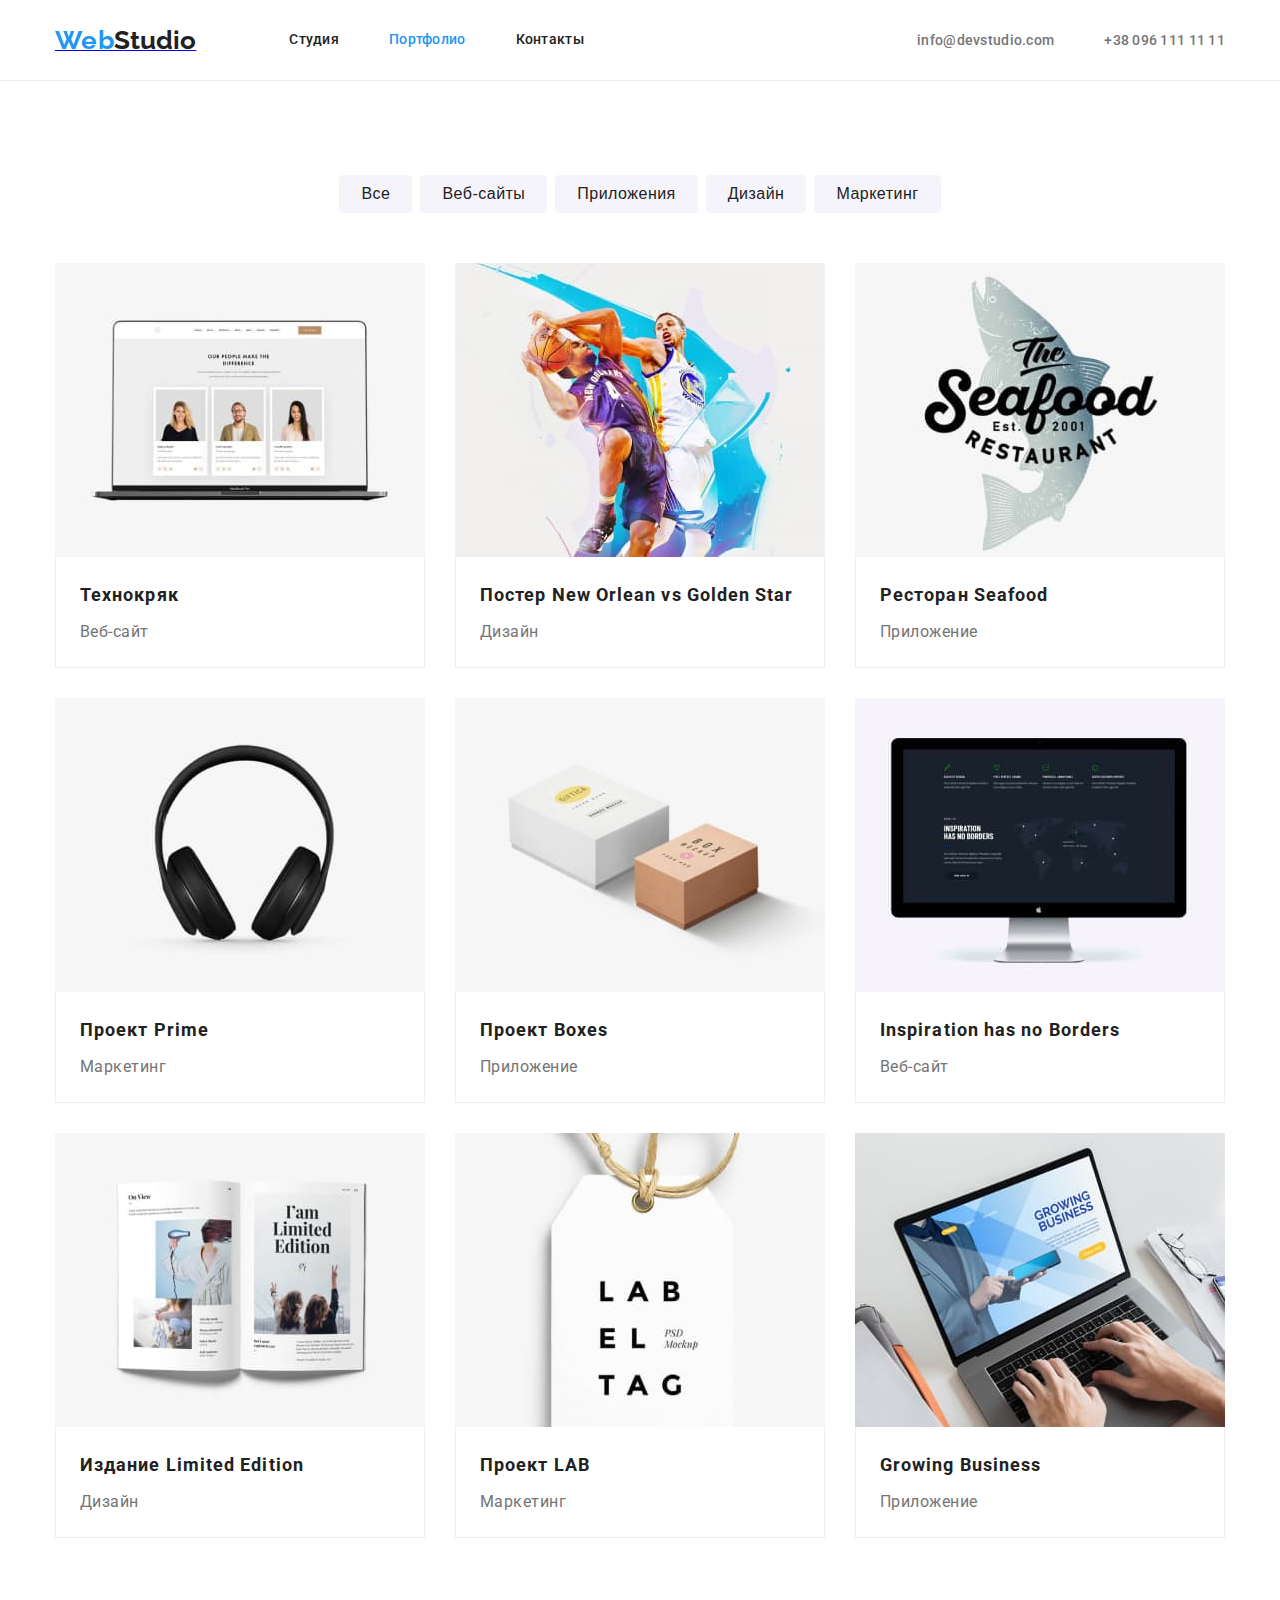
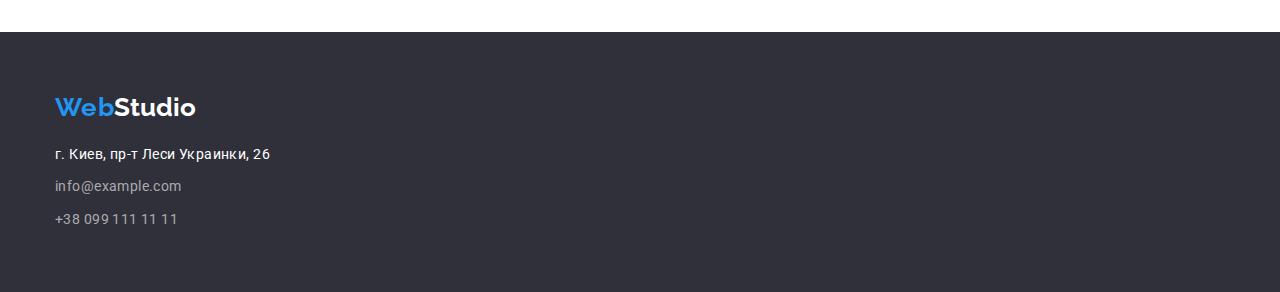
==== portfolio.html @ 7417108a "sprite на странице студия" ====
<!DOCTYPE html>
<html lang="en">
<head>
    <meta charset="UTF-8">
    <meta http-equiv="X-UA-Compatible" content="IE=edge">
    <meta name="viewport" content="width=device-width, initial-scale=1.0">
    <title>WebStudio</title>
    <link rel="preconnect" href="https://fonts.gstatic.com">
    <link
        href="https://fonts.googleapis.com/css2?family=Raleway:wght@700;900&family=Roboto:wght@400;500;700;900&display=swap"
        rel="stylesheet">
        <link rel="stylesheet" href="node_modules/modern-normalize/modern-normalize.css">
    <link rel="stylesheet" href="./css/styles.css">
</head>
<body>
<header class="header">
    <div class="container main-header">
        <a class="header-link" href="./index.html"><span class="header-link-logo-start">Web</span><span
                class="header-link-logo-end">Studio</span> </a>
        <nav class="navigation">
            <ul class="menu-page list">
                <li class="menu-item">
                    <a class="menu-link link" href="./index.html">Студия</a>
                </li>
                <li class="menu-item">
                    <a class="menu-link current link" href="./portfolio.html">Портфолио</a>
                </li>
                <li class="menu-item">
                    <a class="menu-link link" href="#">Контакты</a>
                </li>
            </ul>
        </nav>
        <ul class="menu-contacts list">
            <li class="menu-item">
                <a class="mail-link link" href="mailto:info@devstudio.com">info@devstudio.com</a>
            </li>
            <li class="menu-item">
                <a class="tel-link link" href="tel:+380961111111">+38 096 111 11 11</a>
            </li>
        </ul>
    </div>  
</header>
<main>
    <section class="section-projeсts section">
        <h2 class="visually-hidden">Фильтр списка проектов</h2>
        <ul class="list-btn">
            <li class="item">
                <button class="list-btn-item" type="button">Все</button>
            </li>
            <li class="item">
                <button class="list-btn-item" type="button">Веб-сайты</button>
            </li>
            <li class="item">
                <button class="list-btn-item" type="button">Приложения</button>
            </li>
            <li class="item">
                <button class="list-btn-item" type="button">Дизайн</button>
            </li>
            <li class="item">
                <button class="list-btn-item" type="button">Маркетинг</button>
            </li>
        </ul>
        <div class="container">
            <ul class="list-projects">
                <li class="card-list-projects">
                    <a class="link-item-project" href="#">
                        <img src="./images/portfolio-list-projects/img1.jpg" alt="Веб-сайт" width="370" height="294">
                        <div class="box">
                            <h3 class="heading-item-project">Технокряк</h3>
                            <p class="description-item-project">Веб-сайт</p>
                        </div> 
                    </a>
                </li>
                <li class="card-list-projects">
                    <a class="link-item-project" href="#">
                        <img src="./images/portfolio-list-projects/img2.jpg" alt="Дизайн" width="370" height="294">
                        <div class="box">
                            <h3 class="heading-item-project">Постер New Orlean vs Golden Star</h3>
                            <p class="description-item-project">Дизайн</p>
                        </div>
                    </a>
                </li>
                <li class="card-list-projects">
                    <a class="link-item-project" href="#">
                        <img src="./images/portfolio-list-projects/img3.jpg" alt="Приложение" width="370" height="294">
                        <div class="box">
                            <h3 class="heading-item-project">Ресторан Seafood</h3>
                            <p class="description-item-project">Приложение</p>
                        </div>
                    </a>
                </li>
                <li class="card-list-projects">
                    <a class="link-item-project" href="#">
                        <img src="./images/portfolio-list-projects/img4.jpg" alt="Маркетинг" width="370" height="294">
                        <div class="box">
                            <h3 class="heading-item-project">Проект Prime</h3>
                            <p class="description-item-project">Маркетинг</p>
                        </div>
                    </a>
                </li>
                <li class="card-list-projects">
                    <a class="link-item-project" href="#">
                        <img src="./images/portfolio-list-projects/img5.jpg" alt="Приложение" width="370" height="294">
                        <div class="box">
                            <h3 class="heading-item-project">Проект Boxes</h3>
                            <p class="description-item-project">Приложение</p>
                        </div>
                    </a>
                </li>
                <li class="card-list-projects">
                    <a class="link-item-project" href="#">
                        <img src="./images/portfolio-list-projects/img6.jpg" alt="Веб-сайт" width="370" height="294">
                        <div class="box">
                            <h3 class="heading-item-project">Inspiration has no Borders</h3>
                            <p class="description-item-project">Веб-сайт</p>
                        </div>
                    </a>
                </li>
                <li class="card-list-projects">
                    <a class="link-item-project" href="#">
                        <img src="./images/portfolio-list-projects/img7.jpg" alt="Дизайн" width="370" height="294">
                        <div class="box">
                            <h3 class="heading-item-project">Издание Limited Edition</h3>
                            <p class="description-item-project">Дизайн</p>
                        </div>
                    </a>
                </li>
                <li class="card-list-projects">
                    <a class="link-item-project" href="#">
                        <img src="./images/portfolio-list-projects/img8.jpg" alt="Маркетинг" width="370" height="294">
                        <div class="box">
                            <h3 class="heading-item-project">Проект LAB</h3>
                            <p class="description-item-project">Маркетинг</p>
                        </div>
                    </a>
                </li>
                <li class="card-list-projects">
                    <a class="link-item-project" href="#">
                        <img src="./images/portfolio-list-projects/img9.jpg" alt="Приложение" width="370" height="294">
                        <div class="box">
                            <h3 class="heading-item-project">Growing Business</h3>
                            <p class="description-item-project">Приложение</p>
                        </div>
                    </a>
                </li>
            </ul>
        </div> 
    </section>
</main>
<footer class="footer">
    <div class="container">
        <a class="footer-link link" href="./index.html"><span class="footer-link-logo-start">Web</span><span
                class="footer-link-logo-end">Studio</span> </a>
        <address class="address">
            <ul class="list-address">
                <li class="list-address-item">
                    <a class="list-address-item-link link" href="#" target="_blank" rel="noreferer nopaper">г. Киев, пр-т Леси
                        Украинки, 26
                    </a>
                </li>
                <li class="list-address-item">
                    <a class="list-address-item-mail link" href="mailto:info@example.com">info@example.com</a>
                </li>
                <li class="list-address-item">
                    <a class="list-address-item-tel link" href="tel:+380991111111">+38 099 111 11 11</a>
                </li>
            </ul>
        </address>
    </div>
</footer>
</body>
</html>
---- css/styles.css ----
html {
  box-sizing: border-box;
}

*,
*::before,
*::after {
  box-sizing: inherit;
}

body {
  font-family: "Roboto", sans-serif;
  margin: 0px;
}
ul {
  list-style: none;
  padding-left: 0px;
  margin-bottom: 0px;
  margin-top: 0px;
}
h1,
h3,
p {
  margin-bottom: 0px;
  margin-top: 0px;
}
h2 {
  margin-bottom: 0px;
  margin-top: 0px;
  font-weight: 700;
}
img {
  display: block;
}
:root {
  --accent-color: #2196f3;
  --background-color: #ffffff;
  --main-text-color: #212121;
  --background-hero: #2f303a;
  --background-our-team: #f5f4fa;
  --background-footer-color: #2f303a;
  --btn-item-color: #f5f4fa;
  --text-btn-color: #ffffff;
  --logo-address-footer-color: #ffffff;
  --mail-tel-color: #757575;
  --text-description-color: #757575;
  --text-address-footer-color: rgba(255, 255, 255, 0.6);
}
.section {
  padding-top: 94px;
  padding-bottom: 94px;
}
.link {
  text-decoration: none;
}
.icon-letter {
  width: 16px;
  height: 12px;
}
/*.icon:hover,
.icon:focus {
  background-color: var(--accent-color);
}*/
.icon-phone {
  width: 10px;
  height: 16px;
}

/*============header-start================*/
.header {
  background-color: var(--background-color);
  border-bottom: 1px solid #ececec;
}
.container {
  width: 1200px;
  padding-left: 15px;
  padding-right: 15px;
  margin-left: auto;
  margin-right: auto;
}
.header-link-logo-start {
  font-family: "Raleway", sans-serif;
  font-weight: 700;
  font-size: 26px;
  line-height: 1.19;
  letter-spacing: 0.03em;
  color: var(--accent-color);
}
.header-link-logo-end {
  font-family: "Raleway", sans-serif;
  font-weight: 700;
  font-size: 26px;
  line-height: 1.19;
  color: var(--main-text-color);
}
.main-header {
  display: flex;
  align-items: center;
}
.menu-page {
  display: flex;
  margin-left: 93px;
}
.menu-link {
  font-weight: 500;
  font-size: 14px;
  line-height: 1.14;
  letter-spacing: 0.02em;
  color: var(--main-text-color);

  display: block;
  padding-top: 32px;
  padding-bottom: 32px;
}
.menu-page .menu-item + .menu-item {
  margin-left: 50px;
}
.menu-link:hover,
.menu-link:focus {
  color: var(--accent-color);
}
.menu-contacts {
  display: flex;
  margin-left: auto;
}
.menu-contacts .menu-item + .menu-item {
  margin-left: 50px;
}
.mail-link:hover,
.mail-link:focus {
  color: var(--accent-color);
}
.tel-link:hover,
.tel-link:focus {
  color: var(--accent-color);
}
.mail-link,
.tel-link {
  font-weight: 500;
  font-size: 14px;
  line-height: 1.14;
  letter-spacing: 0.02em;
  color: var(--mail-tel-color);
}
.current {
  color: var(--accent-color);
}
/*=============header-end===========*/
/*============main-start============*/
/*============section-hero-start=====*/
.hero {
  background-color: #c4c4c4;
  text-align: center;
  padding-top: 200px;
  padding-bottom: 200px;
  max-width: 1600px;
  margin-left: auto;
  margin-right: auto;
  background-image: linear-gradient(
      rgba(47, 48, 58, 0.4),
      rgba(47, 48, 58, 0.4)
    ),
    url(../images/hero/Img-hero.jpg);
  background-size: cover;
}
.hero-title {
  font-weight: 900;
  font-size: 44px;
  line-height: 1.36;
  text-align: center;
  letter-spacing: 0.06em;
  text-transform: uppercase;
  color: var(--background-color);
  margin-bottom: 30px;
}
.modal-btn {
  font-weight: 700;
  font-size: 16px;
  line-height: 1.87;
  color: var(--text-btn-color);
  background: var(--accent-color);
  border: none;
  cursor: pointer;
  padding-top: 10px;
  padding-bottom: 10px;
  padding-right: 32px;
  padding-left: 32px;
  border-radius: 4px;
}
/*============section-hero-end=====*/
/*==========section-features-company-start=====*/
.features-company {
  background: var(--background-color);
  padding-bottom: 47px;
}
.list-features {
  display: flex;
}
.visually-hidden {
  position: absolute;
  width: 1px;
  height: 1px;
  margin: -1px;
  border: 0;
  padding: 0;
  white-space: nowrap;
  clip-path: inset(100%);
  clip: rect(0 0 0 0);
  overflow: hidden;
}
.list-features-item {
  width: 270px;
}
.list-features .list-features-item + .list-features-item {
  margin-left: 30px;
}
.features-icon {
  width: 70px;
  height: 70px;
}
.block-features {
  width: 270px;
  height: 120px;
  background: #f5f4fa;
  border-radius: 4px;
  padding-left: 100px;
  padding-right: 100px;
  padding-top: 25px;
  padding-bottom: 25px;
  margin-bottom: 30px;
}
.block-features:not(:nth-last-child) {
  margin-right: 30px;
}
.heading-feature {
  font-weight: 700;
  font-size: 14px;
  line-height: 1.14;
  letter-spacing: 0.03em;
  text-transform: uppercase;
  color: var(--main-text-color);
  margin-bottom: 10px;
}
.description-feature {
  font-weight: 400;
  font-size: 14px;
  line-height: 1.71;
  letter-spacing: 0.03em;
}
/*==========section-features-company-end=====*/
/*==========section-our-work-start=====*/
.our-work {
  padding-top: 47px;
}
.heading-our-work {
  font-size: 36px;
  line-height: 1.17;
  text-align: center;
  letter-spacing: 0.03em;
  color: var(--main-text-color);
  margin-bottom: 50px;
}
.list-work {
  display: flex;
}
.list-work .list-work-item + .list-work-item {
  margin-left: 30px;
}
/*==========section-our-work-end=====*/
/*==========section-our-team-start=====*/
.our-team {
  background: var(--background-our-team);
}
.heading-team {
  font-size: 36px;
  line-height: 1.17;
  text-align: center;
  letter-spacing: 0.03em;
  color: var(--main-text-color);
  margin-bottom: 50px;
}
.list-team {
  display: flex;
}
.list-team .list-team-item + .list-team-item {
  margin-left: 30px;
}
.list-team-item {
  text-align: center;
  border-radius: 0px 0px 4px 4px;
  background-color: var(--background-color);
  box-shadow: 0px 1px 3px rgba(0, 0, 0, 0.12), 0px 1px 1px rgba(0, 0, 0, 0.14),
    0px 2px 1px rgba(0, 0, 0, 0.2);
}
.employee-team {
  font-weight: 500;
  font-size: 16px;
  line-height: 1.19;
  letter-spacing: 0.03em;
  color: var(--main-text-color);
  padding-top: 30px;
  margin-bottom: 10px;
}
.activity-employee {
  font-weight: 400;
  font-size: 16px;
  line-height: 1.19;
  letter-spacing: 0.03em;
  color: var(--mail-tel-color);
  margin-bottom: 16px;
}
.social {
  padding-left: 32px;
  padding-right: 32px;
}
.social-list {
  display: flex;
  justify-content: space-between;
  padding-bottom: 30px;
}
.social-list-link {
  display: flex;
  width: 44px;
  height: 44px;
  border-radius: 50%;
  background-color: transparent;
  justify-content: center;
  align-items: center;
}
.social-list-link:hover,
.social-list-link:focus {
  background-color: #2196f3;
}
.social-list-link:hover .social-icon,
.social-list-link:focus .social-icon {
  fill: #ffffff;
}
.social-icon {
  width: 20px;
  height: 20px;
  fill: #afb1b8;
}
/*==========section-our-team-end=====*/
/*==========section-clients-start=====*/
.heading-clients {
  font-weight: 700;
  font-size: 36px;
  line-height: 1.17;
  text-align: center;
  letter-spacing: 0.03em;

  color: var(--main-text-color);
  margin-bottom: 50px;
}
.list-clients {
  display: flex;
}
.list-clients-item {
  width: 170px;
  height: 92px;
  border: 1px solid #afb1b8;
  border-radius: 4px;
}
.list-clients .list-clients-item + .list-clients-item {
  margin-left: 30px;
}
.clients-link {
  display: flex;
  cursor: pointer;
  width: 170px;
  height: 92px;
  justify-content: center;
  align-items: center;
}
.clients-link:hover .icon-clients,
.clients-link:focus .icon-clients {
  fill: var(--accent-color);
}
.icon-clients {
  width: 106px;
  height: 60px;
  fill: #afb1b8;
}
/*==========section-clients-end=====*/
/*==========section-footer-start=====*/
.footer {
  background: var(--background-footer-color);
}
.footer-link {
  display: block;
  padding-top: 60px;
  margin-bottom: 20px;
}
.footer-link-logo-start {
  font-family: "Raleway", sans-serif;
  font-weight: 700;
  font-size: 26px;
  line-height: 1.19;
  letter-spacing: 0.03em;
  color: var(--accent-color);
}
.footer-link-logo-end {
  font-family: "Raleway", sans-serif;
  font-weight: 700;
  font-size: 26px;
  line-height: 1.19;
  color: var(--logo-address-footer-color);
}
.list-address-item-link {
  display: block;
  font-style: normal;
  font-weight: 400;
  font-size: 14px;
  line-height: 1.71;
  letter-spacing: 0.03em;
  color: var(--logo-address-footer-color);
  margin-bottom: 9px;
}
.list-address-item-mail {
  display: block;
  font-style: normal;
  font-weight: 400;
  font-size: 14px;
  line-height: 1.71;
  letter-spacing: 0.03em;
  color: var(--text-address-footer-color);
  margin-bottom: 9px;
}
.list-address-item-tel {
  display: block;
  font-style: normal;
  font-weight: 400;
  font-size: 14px;
  line-height: 1.71;
  letter-spacing: 0.03em;
  color: var(--text-address-footer-color);
  padding-bottom: 60px;
}
.footer-contacts {
  display: flex;
}
.social-footer {
  margin-left: 70px;
  padding-top: 72px;
  padding-right: 939px;
}
.heading-social-footer {
  font-weight: 700;
  font-size: 14px;
  line-height: 1.14;
  letter-spacing: 0.03em;
  text-transform: uppercase;
  color: #ffffff;
  margin-bottom: 20px;
}
.social-list .social-list-item + .social-list-item {
  margin-left: 10px;
}
.social-list-item {
  padding-bottom: 100px;
}
.social-list-link-footer {
  display: flex;
  width: 44px;
  height: 44px;
  border-radius: 50%;
  background-color: rgba(255, 255, 255, 0.1);
  justify-content: center;
  align-items: center;
}
.social-list-link-footer:hover,
.social-list-link-footer:focus {
  background-color: #2196f3;
}
.social-icon-footer {
  width: 20px;
  height: 20px;
  fill: #ffffff;
}

/*==========section-footer-end=====*/

/*----------portfolio--------------*/

/*========section-projeсts-start====*/
.list-btn {
  display: flex;
  justify-content: center;
  margin-bottom: 50px;
  padding-left: 0px;
}
.list-btn .item + .item {
  margin-left: 8px;
}
.list-btn-item {
  background: var(--btn-item-color);
  font-weight: 500;
  font-size: 16px;
  line-height: 1.62;
  text-align: center;
  letter-spacing: 0.03em;
  color: var(--main-text-color);
  border: none;
  border-radius: 4px;
  cursor: pointer;

  padding-top: 6px;
  padding-bottom: 6px;
  padding-left: 22px;
  padding-right: 22px;
}
.list-btn-item:hover,
.list-btn-item:focus {
  background: var(--accent-color);
  color: var(--text-btn-color);
}
.card-list-projects {
  width: 370px;
  margin-right: 30px;
  margin-bottom: 30px;
}
.list-projects {
  display: flex;
  flex-wrap: wrap;
}
.card-list-projects:nth-last-child(-n + 3) {
  margin-bottom: 0px;
}
.card-list-projects:nth-child(3n) {
  margin-right: 0px;
}
.heading-item-project {
  font-weight: 700;
  font-size: 18px;
  line-height: 2;
  letter-spacing: 0.06em;
  color: var(--main-text-color);
  padding-left: 24px;
  padding-top: 20px;
  margin-bottom: 4px;
}
.box {
  border: 1px solid #eeeeee;
  border-top: 0px;
}
.description-item-project {
  font-weight: 400;
  font-size: 16px;
  line-height: 1.87;
  letter-spacing: 0.03em;
  color: var(--text-description-color);
  padding-left: 24px;
  padding-bottom: 20px;
}
.link-item-project {
  text-decoration: none;
}
/*========section-projeсts-end====*/
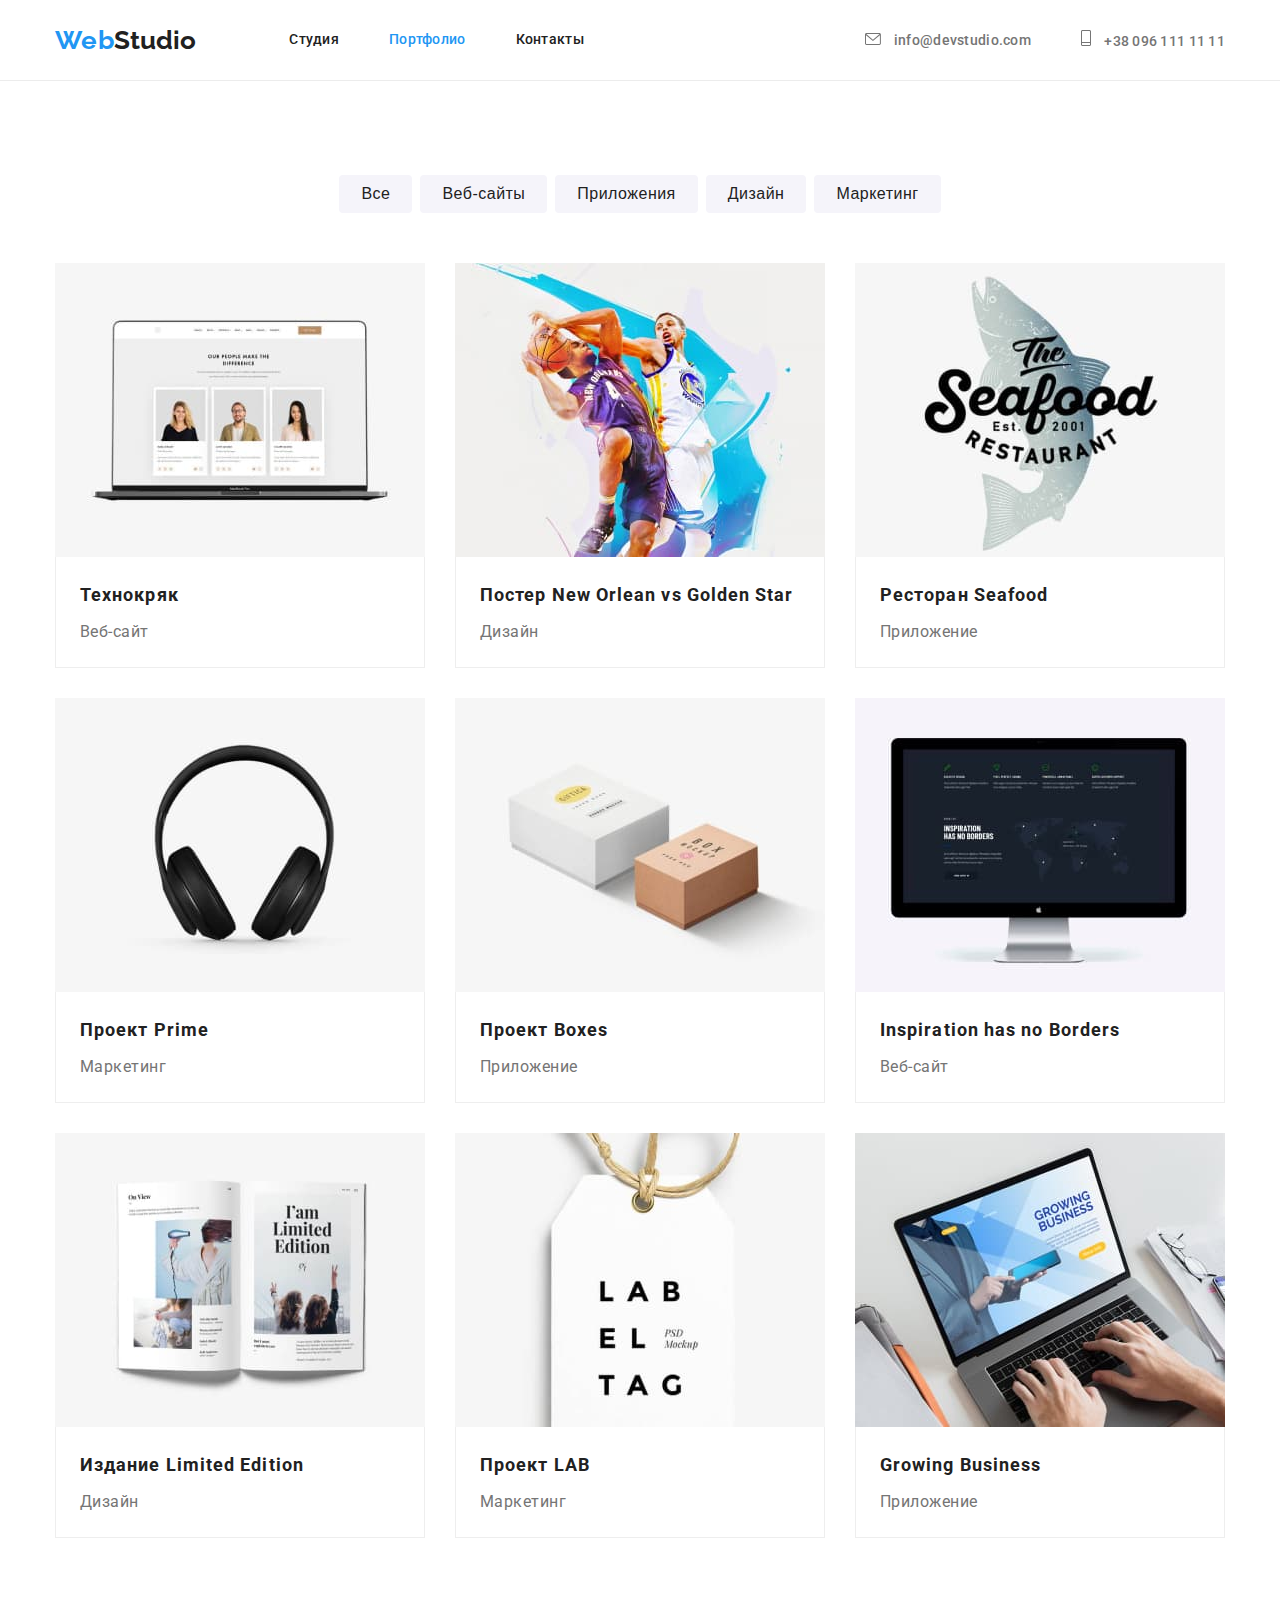
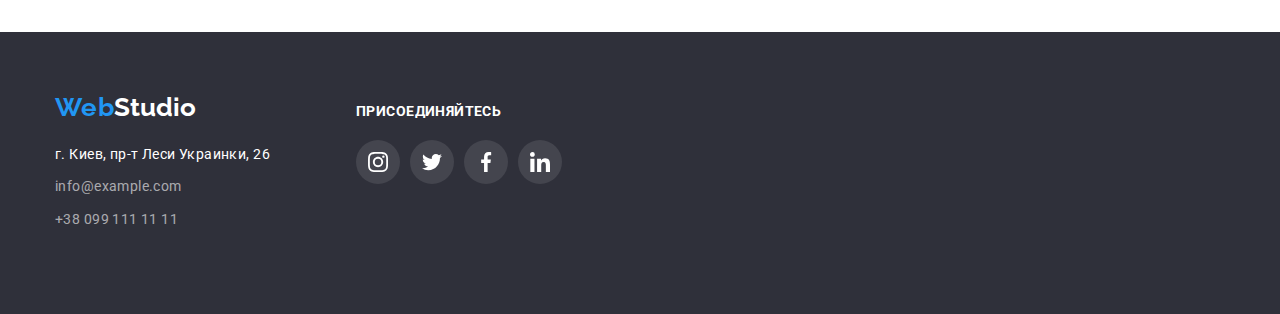
==== commit 52295a4a: "sprite для студии и портфолио" ====
--- a/portfolio.html
+++ b/portfolio.html
@@ -15,10 +15,10 @@
 <body>
 <header class="header">
     <div class="container main-header">
-        <a class="header-link" href="./index.html"><span class="header-link-logo-start">Web</span><span
+        <a class="header-link link" href="./index.html"><span class="header-link-logo-start">Web</span><span
                 class="header-link-logo-end">Studio</span> </a>
         <nav class="navigation">
-            <ul class="menu-page list">
+            <ul class="menu-page">
                 <li class="menu-item">
                     <a class="menu-link link" href="./index.html">Студия</a>
                 </li>
@@ -30,15 +30,23 @@
                 </li>
             </ul>
         </nav>
-        <ul class="menu-contacts list">
+        <ul class="menu-contacts">
+            <li class="menu-item"> 
+                <a class="mail-link link" href="mailto:info@devstudio.com">
+                    <svg class="icon-letter">
+                        <use href="./images/sprite.svg#letter">_</use>
+                    </svg>
+                    info@devstudio.com</a>
+            </li>
             <li class="menu-item">
-                <a class="mail-link link" href="mailto:info@devstudio.com">info@devstudio.com</a>
-            </li>
-            <li class="menu-item">
-                <a class="tel-link link" href="tel:+380961111111">+38 096 111 11 11</a>
+                <a class="tel-link link" href="tel:+380961111111">
+                    <svg class="icon-phone">
+                        <use href="./images/sprite.svg#phone">_</use>
+                    </svg>
+                    +38 096 111 11 11</a>
             </li>
         </ul>
-    </div>  
+    </div>
 </header>
 <main>
     <section class="section-projeсts section">
@@ -147,26 +155,61 @@
         </div> 
     </section>
 </main>
-<footer class="footer">
-    <div class="container">
-        <a class="footer-link link" href="./index.html"><span class="footer-link-logo-start">Web</span><span
-                class="footer-link-logo-end">Studio</span> </a>
-        <address class="address">
-            <ul class="list-address">
-                <li class="list-address-item">
-                    <a class="list-address-item-link link" href="#" target="_blank" rel="noreferer nopaper">г. Киев, пр-т Леси
-                        Украинки, 26
-                    </a>
-                </li>
-                <li class="list-address-item">
-                    <a class="list-address-item-mail link" href="mailto:info@example.com">info@example.com</a>
-                </li>
-                <li class="list-address-item">
-                    <a class="list-address-item-tel link" href="tel:+380991111111">+38 099 111 11 11</a>
-                </li>
-            </ul>
-        </address>
-    </div>
-</footer>
+    <footer class="footer">
+        <div class="container footer-contacts">
+            <div class="address-footer">
+                <a class="footer-link link" href="./index.html"><span class="footer-link-logo-start">Web</span><span
+                        class="footer-link-logo-end">Studio</span> </a>
+                <address class="address">
+                    <ul class="list-address">
+                        <li class="list-address-item">
+                            <a class="list-address-item-link link" href="#" target="_blank" rel="noreferer nopaper">г. Киев,
+                                пр-т Леси Украинки, 26
+                            </a>
+                        </li>
+                        <li class="list-address-item">
+                            <a class="list-address-item-mail link" href="mailto:info@example.com">info@example.com</a>
+                        </li>
+                        <li class="list-address-item">
+                            <a class="list-address-item-tel link" href="tel:+380991111111">+38 099 111 11 11</a>
+                        </li>
+                    </ul>
+                </address>
+            </div>
+            <div class="social-footer">
+                <h2 class="heading-social-footer">присоединяйтесь</h2>
+                <ul class="social-list">
+                    <li class="social-list-item-footer">
+                        <a class="social-list-link-footer link" href="#">
+                            <svg class="social-icon-footer">
+                                <use href="./images/sprite.svg#instagram">_</use>
+                            </svg>
+                        </a>
+                    </li>
+                    <li class="social-list-item-footer">
+                        <a class="social-list-link-footer link" href="#">
+                            <svg class="social-icon-footer">
+                                <use href="./images/sprite.svg#twitter">_</use>
+                            </svg>
+                        </a>
+                    </li>
+                    <li class="social-list-item-footer">
+                        <a class="social-list-link-footer link" href="#">
+                            <svg class="social-icon-footer">
+                                <use href="./images/sprite.svg#facebook">_</use>
+                            </svg>
+                        </a>
+                    </li>
+                    <li class="social-list-item-footer">
+                        <a class="social-list-link-footer link" href="#">
+                            <svg class="social-icon-footer">
+                                <use href="./images/sprite.svg#linkedin">_</use>
+                            </svg>
+                        </a>
+                    </li>
+                </ul>
+            </div>
+        </div>
+    </footer>
 </body>
 </html>--- a/css/styles.css
+++ b/css/styles.css
@@ -53,19 +53,6 @@
 .link {
   text-decoration: none;
 }
-.icon-letter {
-  width: 16px;
-  height: 12px;
-}
-/*.icon:hover,
-.icon:focus {
-  background-color: var(--accent-color);
-}*/
-.icon-phone {
-  width: 10px;
-  height: 16px;
-}
-
 /*============header-start================*/
 .header {
   background-color: var(--background-color);
@@ -126,13 +113,31 @@
 .menu-contacts .menu-item + .menu-item {
   margin-left: 50px;
 }
+.icon-letter {
+  width: 16px;
+  height: 12px;
+  margin-right: 10px;
+  fill: var(--mail-tel-color);
+}
 .mail-link:hover,
 .mail-link:focus {
   color: var(--accent-color);
 }
+.icon-letter {
+  fill: currentColor;
+}
+.icon-phone {
+  width: 10px;
+  height: 16px;
+  margin-right: 10px;
+  fill: var(--mail-tel-color);
+}
 .tel-link:hover,
 .tel-link:focus {
   color: var(--accent-color);
+}
+.icon-phone {
+  fill: currentColor;
 }
 .mail-link,
 .tel-link {
@@ -415,6 +420,7 @@
   letter-spacing: 0.03em;
   color: var(--logo-address-footer-color);
   margin-bottom: 9px;
+  width: 231px;
 }
 .list-address-item-mail {
   display: block;
@@ -453,10 +459,10 @@
   color: #ffffff;
   margin-bottom: 20px;
 }
-.social-list .social-list-item + .social-list-item {
+.social-list .social-list-item-footer + .social-list-item-footer {
   margin-left: 10px;
 }
-.social-list-item {
+.social-list-item-footer {
   padding-bottom: 100px;
 }
 .social-list-link-footer {
@@ -513,6 +519,8 @@
 .list-btn-item:focus {
   background: var(--accent-color);
   color: var(--text-btn-color);
+  box-shadow: 0px 3px 1px rgba(0, 0, 0, 0.1), 0px 1px 2px rgba(0, 0, 0, 0.08),
+    0px 2px 2px rgba(0, 0, 0, 0.12);
 }
 .card-list-projects {
   width: 370px;
@@ -555,4 +563,9 @@
 .link-item-project {
   text-decoration: none;
 }
+.card-list-projects:hover,
+.card-list-projects:focus {
+  box-shadow: 0px 1px 1px rgba(0, 0, 0, 0.12), 0px 4px 4px rgba(0, 0, 0, 0.06),
+    1px 4px 6px rgba(0, 0, 0, 0.16);
+}
 /*========section-projeсts-end====*/
